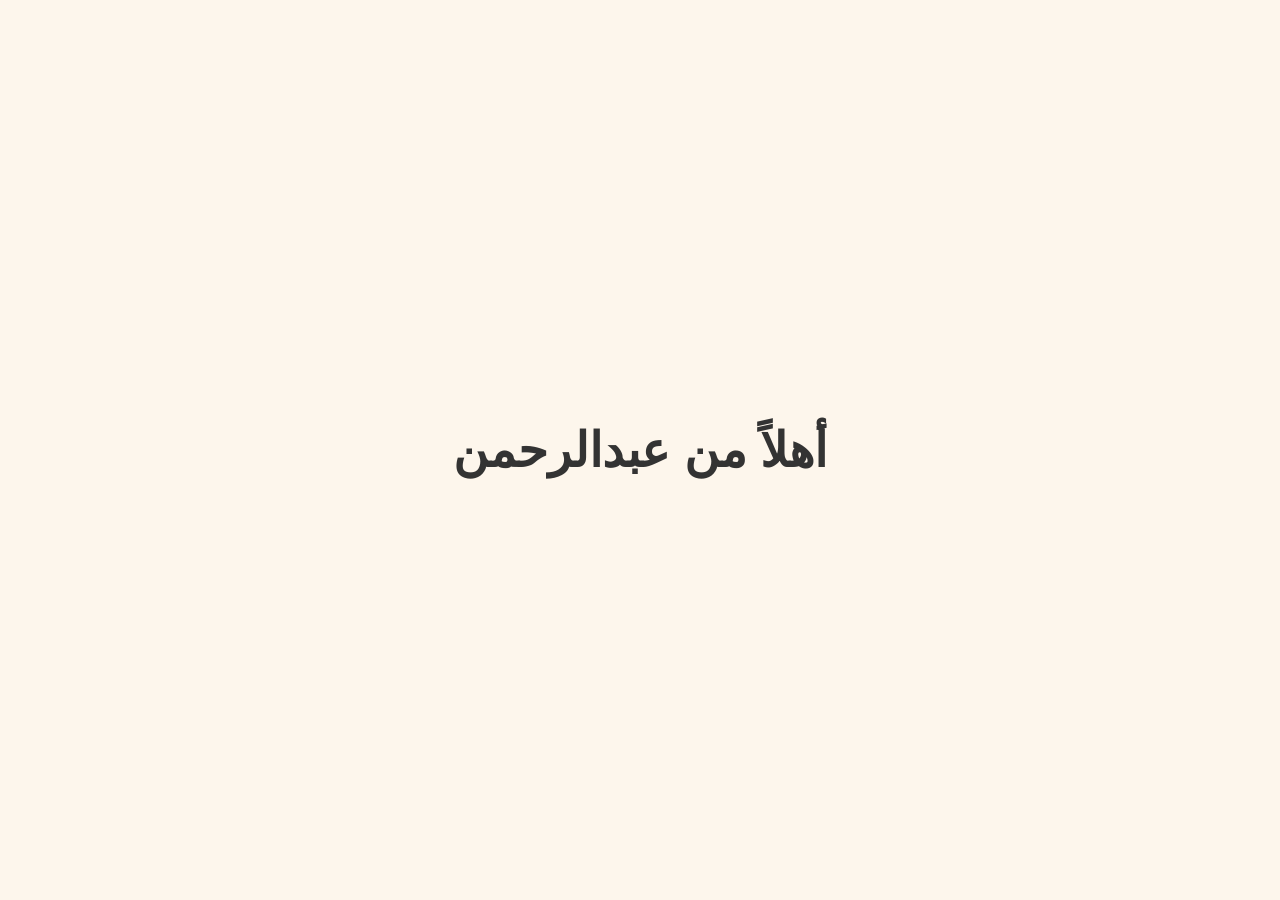
==== index.html @ 219baa6c "Add Al-Sanbola bakery site and facts sheet Co-Authored-By: Claude Opus 5.5 <noreply@anthropic.com>" ====
<!DOCTYPE html>
<html lang="ar" dir="rtl">
<head>
  <meta charset="UTF-8">
  <meta name="viewport" content="width=device-width, initial-scale=1.0">
  <title>أهلاً</title>
  <style>
    body {
      margin: 0;
      min-height: 100vh;
      display: flex;
      align-items: center;
      justify-content: center;
      font-family: "Segoe UI", Tahoma, Arial, sans-serif;
      background: #fdf6ec;
      color: #333;
    }
    h1 {
      font-size: 3rem;
      font-weight: 600;
    }
  </style>
</head>
<body>
  <h1>أهلاً من عبدالرحمن</h1>
</body>
</html>
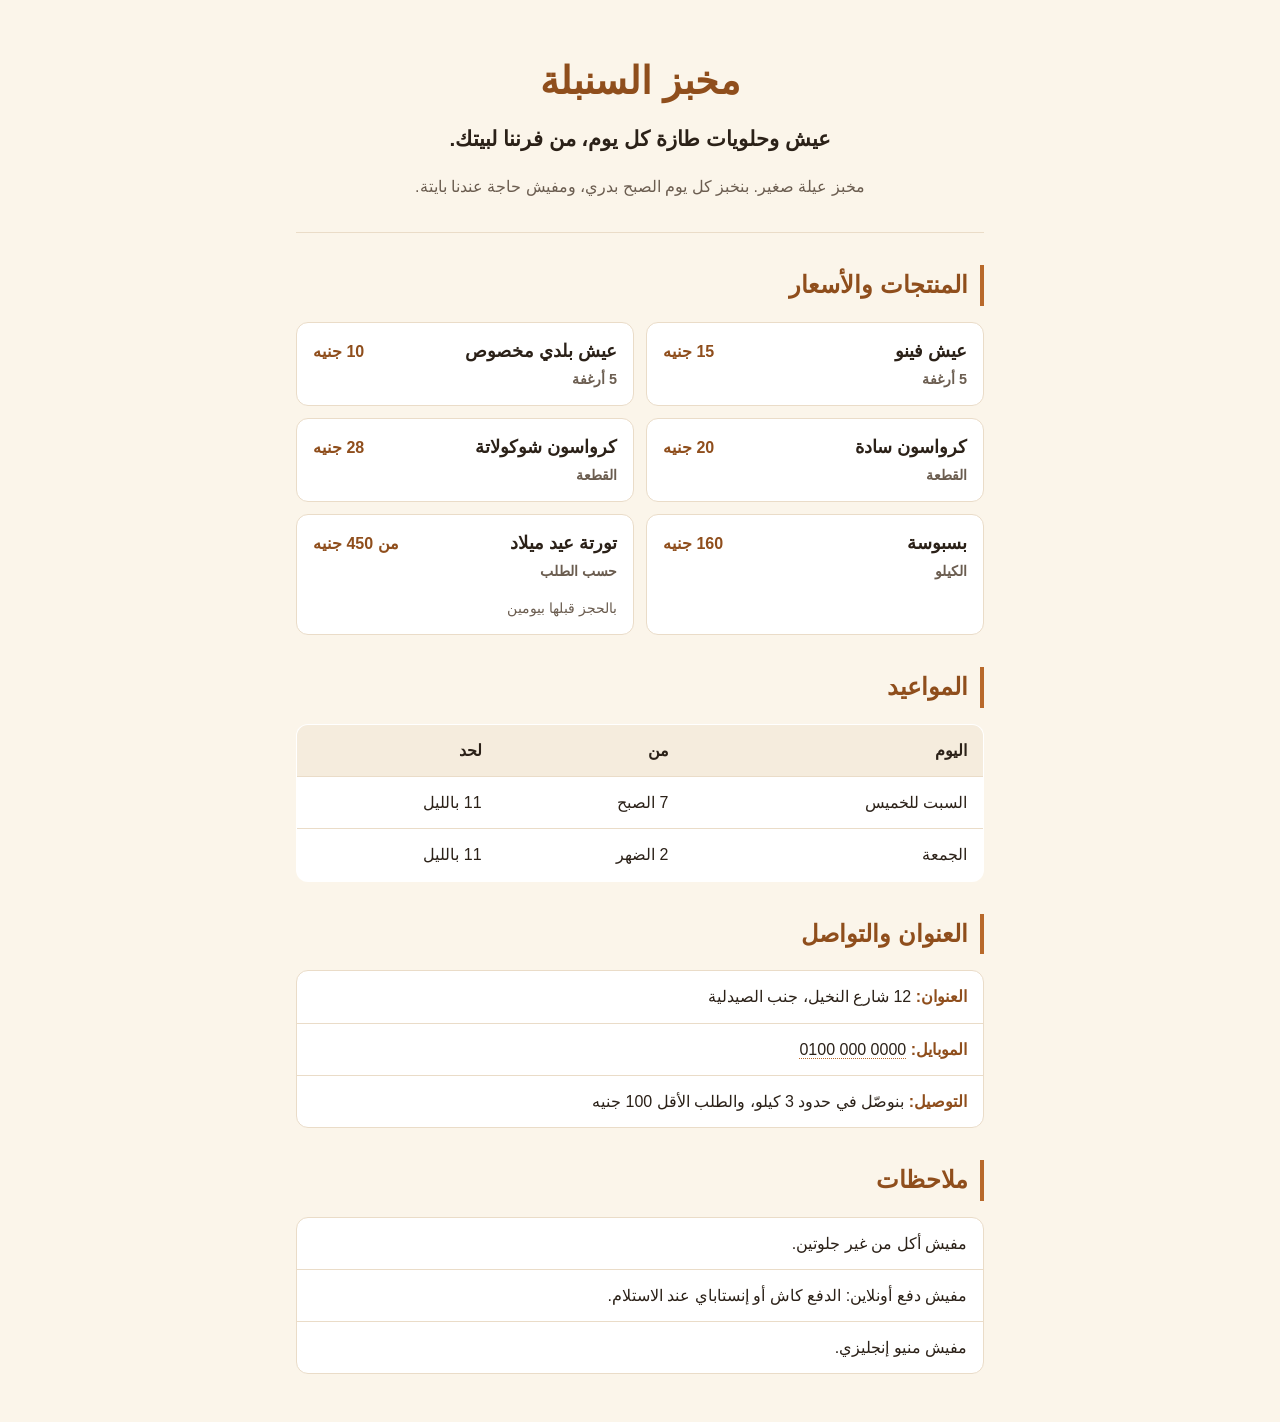
==== commit fa29473f: "Fade the welcome message out after 2 seconds before redirecting Co-Authored-By: Claude Opus 5.5 <nor" ====
--- a/index.html
+++ b/index.html
@@ -4,6 +4,8 @@
   <meta charset="UTF-8">
   <meta name="viewport" content="width=device-width, initial-scale=1.0">
   <title>أهلاً</title>
+  <!-- احتياطي لو الجافاسكريبت مقفول -->
+  <meta http-equiv="refresh" content="4; url=sanbola.html">
   <style>
     body {
       margin: 0;
@@ -18,10 +20,33 @@
     h1 {
       font-size: 3rem;
       font-weight: 600;
+      /* يختفي بعد ثانيتين */
+      animation: vanish 0.9s ease-in 2s forwards;
+    }
+
+    @keyframes vanish {
+      to {
+        opacity: 0;
+        filter: blur(12px);
+        transform: scale(1.15);
+        letter-spacing: 0.15em;
+      }
+    }
+
+    @media (prefers-reduced-motion: reduce) {
+      @keyframes vanish {
+        to { opacity: 0; }
+      }
     }
   </style>
 </head>
 <body>
   <h1>أهلاً من عبدالرحمن</h1>
+  <script>
+    // بعد ما التأثير يخلص نروح لصفحة المخبز
+    document.querySelector('h1').addEventListener('animationend', function () {
+      location.replace('sanbola.html');
+    });
+  </script>
 </body>
 </html>
